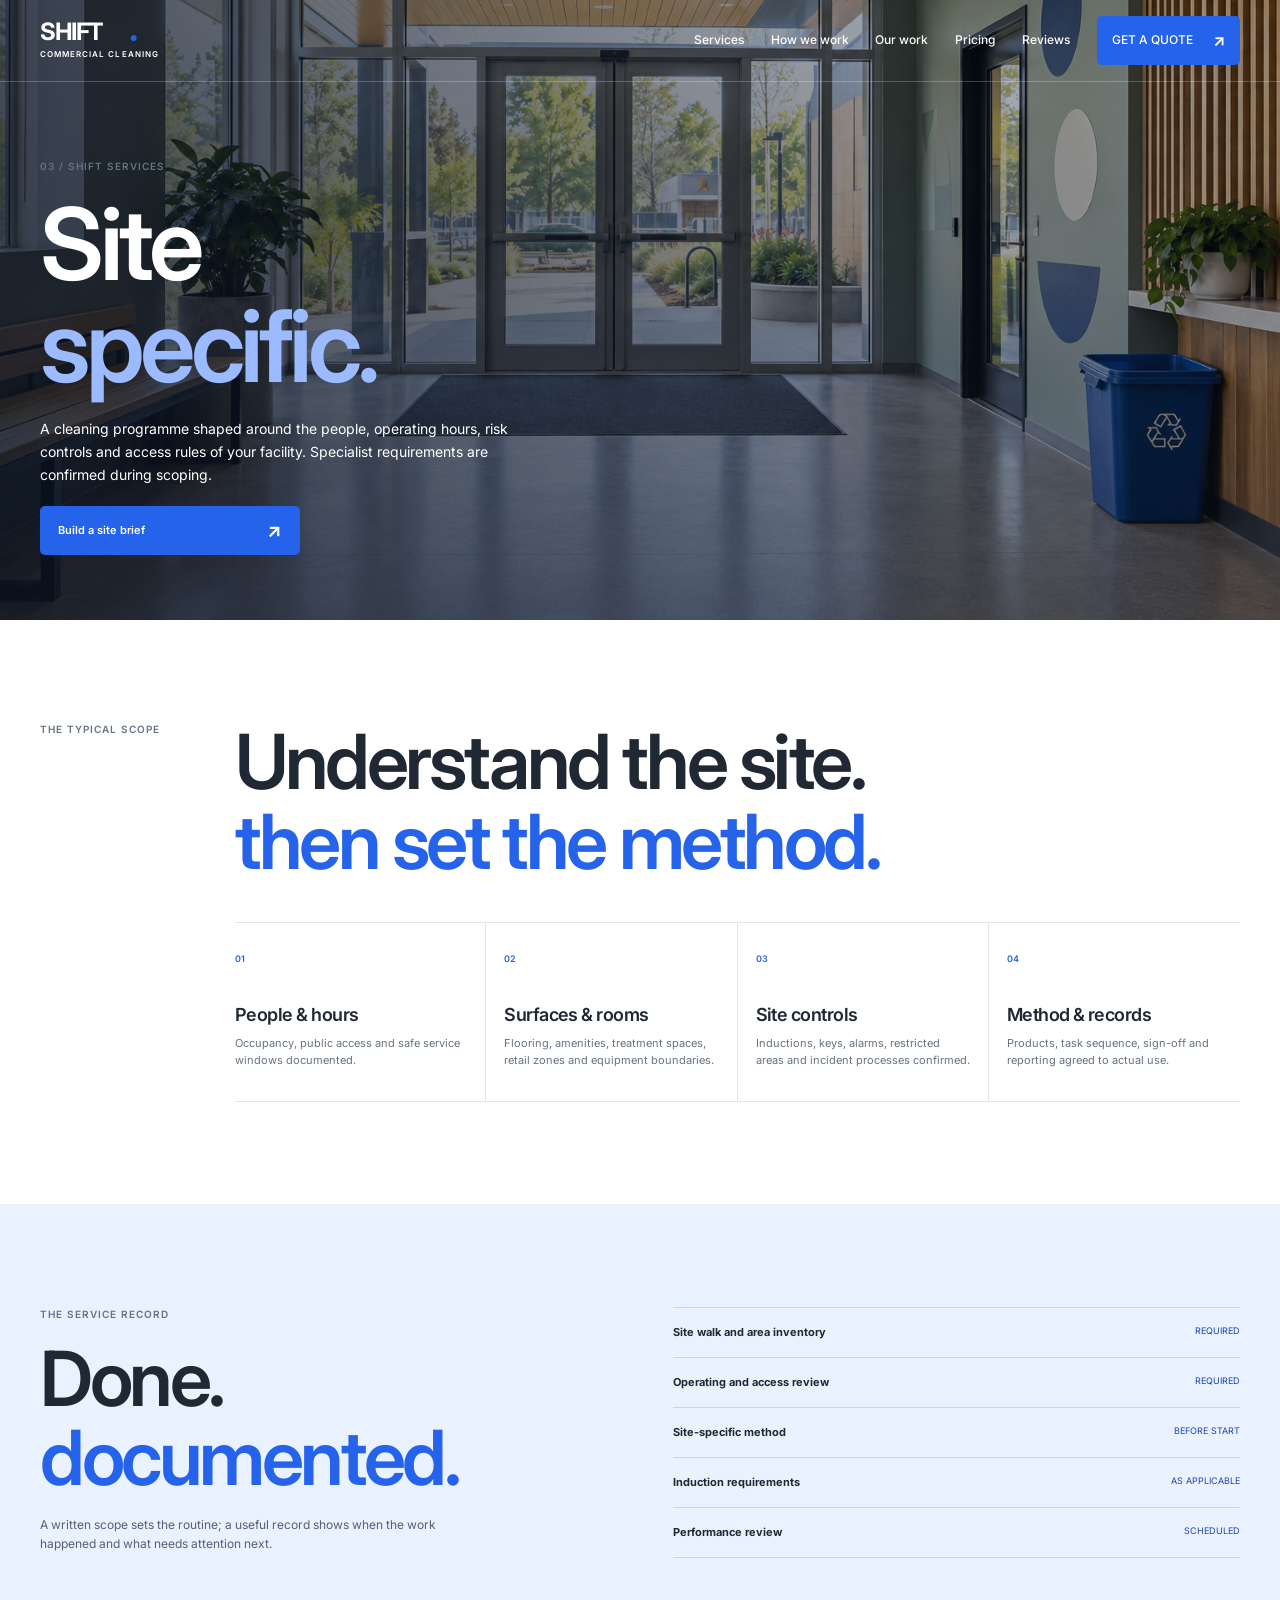
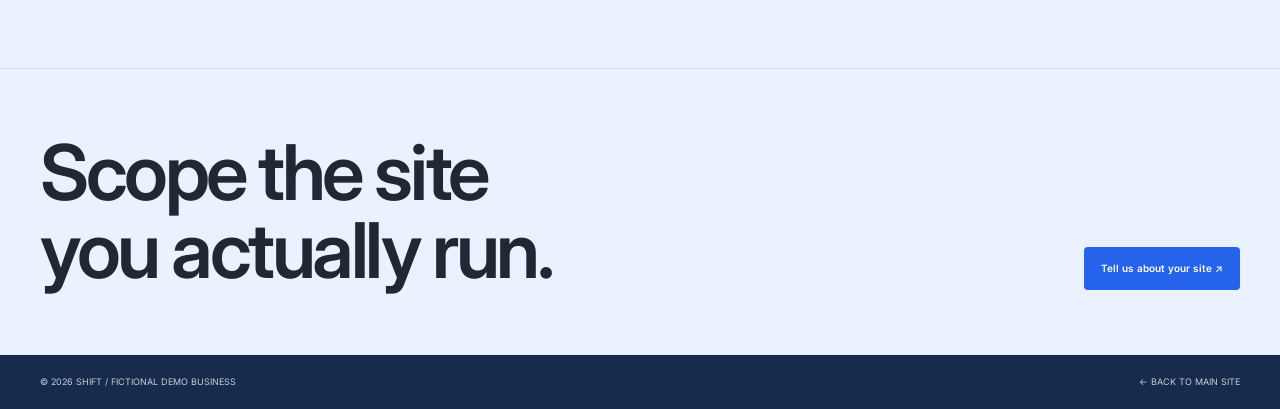
==== industries/facilities.html @ f8af8022 "Publish SHIFT cleaning demo website" ====
<!doctype html>
<html lang="en-AU"><head><meta charset="utf-8"><meta name="viewport" content="width=device-width, initial-scale=1">
<meta name="description" content="SHIFT commercial cleaning concept: Facilities &amp; mixed use."><title>Facilities &amp; mixed use — SHIFT</title>
<link rel="preconnect" href="https://fonts.googleapis.com"><link rel="preconnect" href="https://fonts.gstatic.com" crossorigin>
<link href="https://fonts.googleapis.com/css2?family=Inter:wght@400;500;600;700;800&display=swap" rel="stylesheet">
<link rel="stylesheet" href="../style.css?v=20261004c"></head><body>
<header class="site-header"><a class="logo" href="../index.html" aria-label="SHIFT home">SHIFT<span>●</span><small>COMMERCIAL CLEANING</small></a><button class="menu-toggle" type="button" aria-label="Open navigation" aria-expanded="false" aria-controls="primary-nav"><span></span><span></span></button>
<nav class="nav" id="primary-nav" aria-label="Primary navigation"><a href="../index.html#services">Services</a><a href="../index.html#approach">How we work</a><a href="../index.html#work">Our work</a><a href="../index.html#pricing">Pricing</a><a href="../index.html#reviews">Reviews</a><a class="nav-cta" href="../index.html#contact">GET A QUOTE <b>↗</b></a></nav></header>
<main><section class="detail-hero"><img src="../assets/facility-after.png" alt="Facilities &amp; mixed use cleaned space"><div class="detail-hero-shade"></div><div class="layout"><p class="section-index">03 / SHIFT SERVICES</p><h1>Site<br><span>specific.</span></h1><p>A cleaning programme shaped around the people, operating hours, risk controls and access rules of your facility. Specialist requirements are confirmed during scoping.</p><a class="arrow-button" href="../index.html#contact"><span>Build a site brief</span><b>↗</b></a></div></section>
<section class="detail-intro section"><div class="layout detail-intro-grid"><p class="section-index">THE TYPICAL SCOPE</p><div><h2>Understand the site.<br><span>then set the method.</span></h2><div class="zone-grid"><article><span>01</span><h3>People &amp; hours</h3><p>Occupancy, public access and safe service windows documented.</p></article><article><span>02</span><h3>Surfaces &amp; rooms</h3><p>Flooring, amenities, treatment spaces, retail zones and equipment boundaries.</p></article><article><span>03</span><h3>Site controls</h3><p>Inductions, keys, alarms, restricted areas and incident processes confirmed.</p></article><article><span>04</span><h3>Method &amp; records</h3><p>Products, task sequence, sign-off and reporting agreed to actual use.</p></article></div></div></div></section>
<section class="detail-controls section"><div class="layout detail-controls-grid"><div><p class="section-index">THE SERVICE RECORD</p><h2>Done.<br><span>documented.</span></h2><p>A written scope sets the routine; a useful record shows when the work happened and what needs attention next.</p></div><ul><li><strong>Site walk and area inventory</strong><span>REQUIRED</span></li><li><strong>Operating and access review</strong><span>REQUIRED</span></li><li><strong>Site-specific method</strong><span>BEFORE START</span></li><li><strong>Induction requirements</strong><span>AS APPLICABLE</span></li><li><strong>Performance review</strong><span>SCHEDULED</span></li></ul></div></section>
<section class="detail-cta"><div class="layout"><h2>Scope the site<br>you actually run.</h2><a href="../index.html#contact">Tell us about your site ↗</a></div></section></main>
<footer class="detail-footer"><span>© 2026 SHIFT / FICTIONAL DEMO BUSINESS</span><a href="../index.html">← BACK TO MAIN SITE</a></footer>
<script src="../script.js?v=20261004c"></script></body></html>
---- style.css ----
:root{--ink:#202833;--navy:#172b4d;--blue:#2563eb;--blue-dark:#1746ad;--blue-soft:#eaf1ff;--paper:#fff;--surface:#f5f7fa;--muted:#667384;--line:#e1e6ed;--font:'Inter',Arial,sans-serif}
*{box-sizing:border-box}html{scroll-behavior:smooth}body{margin:0;background:var(--paper);color:var(--ink);font-family:var(--font);font-size:15px;line-height:1.55;overflow-x:clip}img{display:block;max-width:100%}a{color:inherit;text-decoration:none}button,input,select,textarea{font:inherit}button{cursor:pointer}h1,h2,h3,p{margin-top:0}h1,h2,h3{font-family:var(--font);font-weight:600;letter-spacing:-.045em}h1 em,h2 em{font-style:normal;color:var(--blue)}::selection{background:#c8d9ff;color:var(--navy)}:focus-visible{outline:3px solid var(--blue);outline-offset:3px}.layout{width:min(100% - 80px,1320px);margin-inline:auto}.section{padding:clamp(72px,8vw,120px) 0}.section-index{font-size:10px;line-height:1.4;color:var(--muted);letter-spacing:.1em;font-weight:600}.pink-dot{display:inline-block;width:8px;height:8px;border-radius:50%;background:var(--blue);box-shadow:0 0 0 4px rgba(37,99,235,.14)}
.site-header{position:absolute;z-index:20;top:0;left:0;right:0;height:82px;display:flex;align-items:center;justify-content:space-between;padding:0 40px;color:var(--paper);border-bottom:1px solid rgba(255,255,255,.22)}.logo{font-size:24px;line-height:.9;font-weight:700;letter-spacing:-.06em;display:inline-grid;grid-template-columns:auto auto;align-items:center}.logo>span{font-size:8px;color:var(--blue);align-self:end;margin-left:3px}.logo small{font-size:8px;line-height:1.4;grid-column:1/-1;letter-spacing:.13em;font-weight:600;margin-top:7px}.nav{display:flex;align-items:center;gap:clamp(16px,2.1vw,30px);font-size:12px;font-weight:500}.nav>a:not(.nav-cta){transition:opacity .2s}.nav>a:not(.nav-cta):hover{opacity:.68}.nav-cta{background:var(--blue);color:#fff;padding:12px 15px;border-radius:5px;display:flex;gap:20px;align-items:center;transition:background .2s}.nav-cta:hover{background:var(--blue-dark)}.nav-cta b{font-size:16px}.menu-toggle{display:none}
.hero{min-height:88svh;min-height:max(650px,88svh);position:relative;background:#1d2633;color:#fff;display:flex;align-items:center;overflow:hidden}.hero-photo,.hero-shade{position:absolute;inset:0;width:100%;height:100%}.hero-photo{object-fit:cover;object-position:center}.hero-shade{background:linear-gradient(90deg,rgba(11,20,35,.77),rgba(11,20,35,.42) 46%,rgba(11,20,35,.12)),linear-gradient(0deg,rgba(11,20,35,.25),transparent 50%)}.hero-content{position:relative;z-index:2;padding-top:130px;padding-bottom:90px}.hero-overline{font-size:10px;font-weight:600;letter-spacing:.12em;display:flex;align-items:center;gap:12px;margin-bottom:24px}.hero h1{font-size:clamp(58px,7.6vw,104px);line-height:1.02;letter-spacing:-.06em;font-weight:600;margin:0 0 28px;max-width:760px}.hero h1 span{color:#8fb2ff}.hero-lower{display:flex;align-items:center;gap:36px;max-width:760px}.hero-lower p{font-size:15px;line-height:1.65;max-width:370px;margin:0;color:rgba(255,255,255,.88)}.arrow-button{min-width:260px;display:flex;justify-content:space-between;align-items:center;gap:22px;background:var(--blue);border-radius:5px;padding:16px 18px;font-size:11px;font-weight:600;transition:background .2s,transform .2s}.arrow-button b{font-size:19px;line-height:.7}.arrow-button:hover{background:var(--blue-dark);transform:translateY(-2px)}.hero-side{position:absolute;z-index:2;right:30px;bottom:34px;font-size:9px;font-weight:500;letter-spacing:.12em;color:rgba(255,255,255,.8)}
.signal-bar{background:var(--blue-soft);color:var(--navy)}.signal-bar .layout{display:flex;justify-content:space-between;gap:25px;padding:17px 0;font-size:9px;font-weight:600;letter-spacing:.07em}.signal-bar span{white-space:nowrap}.manifesto{background:var(--paper)}.manifesto-grid{display:grid;grid-template-columns:170px 1fr;gap:55px}.manifesto h2,.section-heading h2,.approach h2,.work h2,.pricing h2,.reviews h2,.faq h2,.contact h2{font-size:clamp(54px,6.2vw,82px);line-height:1.04;margin:0;font-weight:600}.manifesto h2 span,.section-heading h2 span,.approach h2 span,.work h2 span,.pricing h2 span,.reviews h2 span,.faq h2 span,.contact h2 span,.location h2 span{color:var(--blue)}.manifesto-copy{display:grid;grid-template-columns:1fr 1fr;gap:36px;margin:42px 0 0;border-top:1px solid var(--line);padding-top:22px}.manifesto-copy p{font-size:14px;line-height:1.75;max-width:480px;margin:0;color:#4d5968}
.services{background:var(--surface)}.section-heading{display:grid;grid-template-columns:150px 1fr 280px;gap:32px;align-items:end;margin-bottom:42px}.section-heading>p:last-child{font-size:13px;line-height:1.7;color:var(--muted);margin:0}.service-tiles{display:grid;grid-template-columns:1.15fr 1fr 1fr;gap:16px}.service-tile{min-height:440px;position:relative;overflow:hidden;background:#dce3ed;color:#fff;border-radius:8px;display:flex;flex-direction:column;justify-content:space-between;padding:20px}.service-tile img,.tile-shade{position:absolute;inset:0;width:100%;height:100%}.service-tile img{object-fit:cover;transition:transform .45s}.service-tile:hover img{transform:scale(1.035)}.tile-shade{background:linear-gradient(0deg,rgba(12,23,40,.83),rgba(12,23,40,.06) 70%)}.tile-top,.tile-bottom{position:relative;z-index:2}.tile-top{display:flex;justify-content:space-between;align-items:center;gap:15px;font-size:9px;font-weight:600;letter-spacing:.08em}.tile-top b{display:grid;place-items:center;width:34px;height:34px;border-radius:50%;background:#fff;color:var(--blue);font-size:16px}.tile-bottom h3{font-size:clamp(31px,3.2vw,44px);line-height:1.08;letter-spacing:-.05em;margin:0 0 8px;font-weight:600}.tile-bottom p{font-size:11px;line-height:1.55;max-width:360px;margin:0;color:rgba(255,255,255,.88)}
.approach{background:var(--blue-soft);color:var(--ink)}.approach-grid{display:grid;grid-template-columns:.9fr 1.1fr;gap:clamp(55px,8vw,110px)}.approach-intro>p:not(.section-index){font-size:14px;line-height:1.7;max-width:420px;color:#556274;margin:26px 0}.approach h2{margin:24px 0}.outline-link{display:inline-block;border-bottom:1px solid var(--blue);color:var(--blue-dark);padding-bottom:6px;font-size:10px;font-weight:600}.approach-list{border-top:1px solid #cbd7e8}.approach-list article{display:grid;grid-template-columns:42px 1fr;padding:21px 0;border-bottom:1px solid #cbd7e8;gap:18px}.approach-list article>span{font-size:10px;font-weight:600;color:var(--blue);padding-top:5px}.approach-list h3{font-size:22px;line-height:1.25;margin:0 0 4px;font-weight:600;letter-spacing:-.03em}.approach-list p{font-size:12px;line-height:1.65;color:#556274;max-width:470px;margin:0}
.record{background:#fff;border-top:1px solid var(--line);border-bottom:1px solid var(--line)}.record-grid{display:grid;grid-template-columns:1.8fr 1fr 1fr 1fr 42px;align-items:stretch}.record-grid>div{padding:22px 18px 22px 0;border-right:1px solid var(--line)}.record-grid>div:not(:first-child){padding-left:22px}.record-grid span,.record-grid strong,.record-grid b{display:block}.record-grid span{font-size:9px;font-weight:600;letter-spacing:.08em;color:var(--muted)}.record-grid strong{font-size:13px;margin-top:7px}.record-grid b{font-size:30px;line-height:1.1;font-weight:600;letter-spacing:-.05em;color:var(--blue);margin-bottom:4px}.record-grid>a{display:grid;place-items:center;font-size:23px;color:var(--blue)}
.work{background:#fff}.work-heading{display:grid;grid-template-columns:150px 1fr 290px;gap:30px;align-items:end;margin-bottom:38px}.work-heading>p:last-child{font-size:12px;line-height:1.65;color:var(--muted);margin:0}.work-grid{display:grid;grid-template-columns:210px 1fr;gap:14px}.scene-menu{display:flex;flex-direction:column;background:var(--surface);border-radius:7px;overflow:hidden}.scene-menu button{border:0;border-bottom:1px solid var(--line);background:transparent;color:var(--ink);display:flex;align-items:center;gap:10px;text-align:left;padding:17px 14px;font-size:11px;font-weight:600;transition:background .2s,color .2s}.scene-menu button.active,.scene-menu button:hover{background:var(--blue);color:#fff}.scene-menu button>span{font-size:9px;color:var(--muted)}.scene-menu button.active>span,.scene-menu button:hover>span{color:rgba(255,255,255,.72)}.scene-menu button b{font-size:16px;margin-left:auto}.scene-note{margin-top:auto;padding:15px;display:flex;gap:9px;align-items:center;font-size:8px;letter-spacing:.06em;color:var(--muted)}.compare{position:relative;aspect-ratio:1.72/1;background:#dce2e9;overflow:hidden;border-radius:7px}.compare-before,.compare-after img{position:absolute;inset:0;width:100%;height:100%;object-fit:cover}.compare-after{position:absolute;inset:0;clip-path:inset(0 0 0 var(--position))}.compare-line{position:absolute;z-index:4;left:var(--position);top:0;bottom:0;width:2px;background:#fff;transform:translateX(-50%);pointer-events:none}.compare-line span{position:absolute;top:50%;left:50%;transform:translate(-50%,-50%);display:grid;place-items:center;width:46px;height:46px;border-radius:50%;background:#fff;color:var(--blue);box-shadow:0 2px 12px #0003;font-size:21px}.compare input{position:absolute;z-index:6;inset:0;width:100%;height:100%;opacity:0;margin:0;cursor:ew-resize}.compare-label{position:absolute;z-index:5;bottom:16px;background:rgba(23,43,77,.86);color:#fff;border-radius:3px;padding:7px 10px;font-size:8px;font-weight:600;letter-spacing:.08em;pointer-events:none}.label-left{left:16px}.label-right{right:16px;background:var(--blue)}.work-caption{font-size:9px;font-weight:600;letter-spacing:.08em;text-align:right;color:var(--muted);margin:12px 0 0}
.pricing{background:var(--surface)}.pricing-heading{display:flex;justify-content:space-between;align-items:end;gap:40px;margin-bottom:40px}.pricing-heading>p{max-width:310px;font-size:12px;line-height:1.7;color:var(--muted);margin:0}.pricing-heading h2{margin-top:20px}.plan-list{border-top:1px solid var(--line)}.plan-list article{display:grid;grid-template-columns:1.2fr .65fr 1fr 48px;gap:22px;align-items:center;padding:23px 16px;border-bottom:1px solid var(--line);transition:background .2s}.plan-list article:hover,.plan-list article.featured{background:#fff}.plan-id>span,.plan-price small{font-size:9px;font-weight:600;letter-spacing:.06em;color:var(--muted)}.plan-id h3{font-size:22px;line-height:1.2;margin:6px 0;font-weight:600;letter-spacing:-.03em}.plan-id p{font-size:11px;line-height:1.5;margin:0;color:var(--muted)}.plan-price strong{display:block;font-size:36px;line-height:1.1;font-weight:600;letter-spacing:-.06em;color:var(--navy);margin-top:3px}.plan-list ul{list-style:none;padding:0;margin:0}.plan-list li{font-size:10px;line-height:1.55;margin:3px 0;color:#4d5968}.plan-list li:before{content:'✓';color:var(--blue);font-weight:600;margin-right:7px}.plan-list article>a{font-size:19px;width:38px;height:38px;display:grid;place-items:center;border:1px solid #cbd4e1;border-radius:50%;color:var(--blue)}.plan-list article>a:hover{background:var(--blue);color:#fff;border-color:var(--blue)}.pricing-note{font-size:10px;line-height:1.6;color:var(--muted);margin:16px 0 0}
.reviews{background:var(--blue-soft);color:var(--ink)}.reviews-grid{display:grid;grid-template-columns:1fr 1fr;gap:clamp(55px,8vw,110px);align-items:center}.reviews h2{margin:24px 0}.reviews h2 span{color:var(--blue)}.review-disclaimer{max-width:390px;font-size:11px;line-height:1.6;color:var(--muted)}.review-panel{background:#fff;border:1px solid var(--line);border-radius:8px;min-height:390px;padding:25px;display:flex;flex-direction:column;box-shadow:0 8px 30px rgba(23,43,77,.05)}.review-controls{display:flex;justify-content:space-between;align-items:center;gap:16px;font-size:8px;font-weight:600;letter-spacing:.07em;color:var(--muted)}.review-controls>div{display:flex;gap:6px}.review-controls button{width:34px;height:34px;background:#fff;border:1px solid var(--line);border-radius:50%;color:var(--blue);font-size:16px}.review-controls button:hover{background:var(--blue);color:#fff}.review-panel blockquote{margin:auto 0}.review-panel blockquote>p{font-size:clamp(25px,3vw,40px);font-weight:500;line-height:1.18;letter-spacing:-.045em;margin:30px 0}.review-panel blockquote footer{display:flex;justify-content:space-between;gap:15px;border-top:1px solid var(--line);padding-top:15px;font-size:10px;font-style:normal}.review-panel blockquote footer span{color:var(--muted)}.review-progress{font-size:11px;color:var(--muted);margin-top:18px}.review-progress span{color:var(--blue);font-weight:600}
.location{height:540px;position:relative;background:var(--surface);overflow:hidden}.location-map,.location-map iframe{position:absolute;inset:0;width:100%;height:100%;border:0}.location-map iframe{filter:grayscale(.85) contrast(1.05)}.location-card{position:absolute;z-index:2;top:45px;bottom:45px;left:max(40px,calc((100% - 1320px)/2));width:min(470px,calc(100% - 80px));background:#fff;border-radius:8px;padding:34px;display:flex;flex-direction:column;box-shadow:0 10px 35px rgba(18,33,56,.12)}.location h2{font-size:clamp(42px,4.5vw,62px);line-height:1.02;margin:18px 0}.location h2 span{color:var(--blue)}.location-card>p:not(.section-index){font-size:12px;line-height:1.65;color:var(--muted)}.location-chips{display:flex;flex-wrap:wrap;gap:6px;margin:14px 0 22px}.location-chips span{font-size:8px;font-weight:600;border:1px solid var(--line);border-radius:3px;padding:6px 8px;color:#536171}.location-card>a{margin-top:auto;background:var(--blue);color:#fff;font-size:10px;font-weight:600;padding:13px 15px;border-radius:4px;align-self:start}
.faq{background:#fff}.faq-grid{display:grid;grid-template-columns:.8fr 1.2fr;gap:75px}.faq h2{margin:23px 0}.faq details{border-top:1px solid var(--line)}.faq details:last-child{border-bottom:1px solid var(--line)}.faq summary{list-style:none;cursor:pointer;display:flex;justify-content:space-between;gap:16px;font-size:14px;font-weight:500;padding:18px 0}.faq summary::-webkit-details-marker{display:none}.faq summary:after{content:'+';font-size:18px;color:var(--blue)}.faq details[open] summary:after{content:'−'}.faq details p{font-size:12px;line-height:1.65;max-width:600px;margin:0 0 18px;color:var(--muted)}
.contact{background:var(--surface);color:var(--ink)}.contact-grid{display:grid;grid-template-columns:.85fr 1.15fr;gap:clamp(55px,8vw,110px)}.contact h2{margin:23px 0}.contact-intro>p:not(.section-index){font-size:13px;line-height:1.7;color:var(--muted);max-width:440px}.contact-direct{border-top:1px solid var(--line);display:flex;flex-direction:column;gap:8px;padding-top:16px;margin-top:45px}.contact-direct span{font-size:9px;font-weight:600;letter-spacing:.1em;color:var(--muted);margin-bottom:5px}.contact-direct a{font-size:12px;color:var(--blue-dark)}.quote-form{background:#fff;border:1px solid var(--line);border-radius:8px;color:var(--ink);padding:clamp(22px,3.5vw,42px);box-shadow:0 8px 30px rgba(23,43,77,.04)}.form-top{display:flex;justify-content:space-between;gap:20px;border-bottom:1px solid var(--line);padding-bottom:14px;margin-bottom:22px;font-size:9px;font-weight:600;letter-spacing:.08em;color:var(--muted)}.form-fields{display:grid;grid-template-columns:1fr 1fr;gap:20px}.quote-form label,.quote-form legend{display:block;font-size:10px;font-weight:600}.quote-form input:not([type=checkbox]):not([type=file]),.quote-form select,.quote-form textarea{display:block;width:100%;border:1px solid var(--line);border-radius:4px;background:#fff;color:var(--ink);padding:10px 11px;margin-top:6px;font-size:12px}.quote-form textarea{resize:vertical}.quote-form fieldset{border:0;padding:20px 0;margin:0}.checkboxes{display:flex;gap:6px;flex-wrap:wrap;margin-top:11px}.checkboxes label{font-size:9px;border:1px solid var(--line);border-radius:4px;padding:8px 9px;cursor:pointer}.checkboxes label:has(input:checked){background:var(--blue);color:#fff;border-color:var(--blue)}.checkboxes input{accent-color:var(--blue)}.full-field{margin-bottom:18px}.file-field{margin:18px 0}.file-field input{display:block;max-width:100%;margin-top:8px;font-size:10px}.file-field small{display:block;font-size:9px;color:var(--muted);margin-top:5px}.form-error{font-size:11px;color:#ad2441}.submit-button{border:0;border-radius:4px;background:var(--blue);color:#fff;padding:14px 16px;width:100%;display:flex;justify-content:space-between;font-size:10px;font-weight:600;letter-spacing:.04em}.submit-button:hover{background:var(--blue-dark)}.submit-button b{font-size:17px}.form-result{border-left:3px solid var(--blue);padding:15px;margin-top:18px;background:var(--blue-soft);font-size:11px;line-height:1.55}.form-result h3{font-size:22px;margin:0 0 6px}.form-result p{margin:4px 0}
.site-footer{background:var(--navy);color:#fff;padding:62px 0 20px}.footer-top{display:grid;grid-template-columns:1.5fr 1fr;gap:60px;padding-bottom:55px}.footer-top h2{font-size:clamp(48px,6vw,78px);line-height:.95;margin:45px 0 0;font-weight:600}.footer-links{display:grid;grid-template-columns:1fr 1fr;gap:30px}.footer-links>div{display:flex;flex-direction:column;gap:11px;font-size:11px}.footer-links b{font-size:9px;color:#9dbaff;letter-spacing:.08em;margin-bottom:8px}.footer-links a:hover,.footer-bottom a:hover{color:#9dbaff}.footer-bottom{border-top:1px solid rgba(255,255,255,.2);display:flex;justify-content:space-between;gap:18px;padding-top:16px;font-size:8px;letter-spacing:.08em;color:#c5ceda}
/* Service pages */
.detail-hero{min-height:620px;position:relative;color:#fff;background:#1d2633;display:flex;align-items:end;overflow:hidden}.detail-hero>img,.detail-hero-shade{position:absolute;inset:0;width:100%;height:100%}.detail-hero>img{object-fit:cover}.detail-hero-shade{background:linear-gradient(90deg,rgba(11,20,35,.75),rgba(11,20,35,.22)),linear-gradient(0deg,rgba(11,20,35,.34),transparent)}.detail-hero .layout{position:relative;z-index:2;padding-top:155px;padding-bottom:65px}.detail-hero h1{font-size:clamp(62px,8vw,100px);line-height:1.02;max-width:900px;margin:20px 0;font-weight:600}.detail-hero h1 span{color:#9cbaff}.detail-hero p:not(.section-index){font-size:14px;line-height:1.65;max-width:510px}.detail-hero .arrow-button{margin-top:20px;width:max-content}.detail-intro{background:#fff}.detail-intro-grid{display:grid;grid-template-columns:150px 1fr;gap:45px}.detail-intro h2,.detail-controls h2{font-size:clamp(48px,6vw,76px);line-height:1.05;margin:0 0 40px;font-weight:600}.detail-intro h2 span,.detail-controls h2 span{color:var(--blue)}.zone-grid{display:grid;grid-template-columns:repeat(4,1fr);border-top:1px solid var(--line);border-bottom:1px solid var(--line)}.zone-grid article{padding:22px 18px 20px 0;border-right:1px solid var(--line)}.zone-grid article+article{padding-left:18px}.zone-grid article:last-child{border-right:0}.zone-grid article>span{font-size:9px;font-weight:600;color:var(--blue)}.zone-grid h3{font-size:18px;line-height:1.3;margin:35px 0 8px;font-weight:600;letter-spacing:-.03em}.zone-grid p{font-size:11px;line-height:1.6;color:var(--muted)}.detail-controls{background:var(--blue-soft);color:var(--ink)}.detail-controls-grid{display:grid;grid-template-columns:1fr 1fr;gap:65px}.detail-controls h2{margin:18px 0}.detail-controls-grid>div>p:last-child{font-size:12px;max-width:420px;color:#556274}.detail-controls ul{list-style:none;padding:0;margin:0;border-top:1px solid #cad6e8}.detail-controls li{border-bottom:1px solid #cad6e8;padding:16px 0;display:flex;justify-content:space-between;gap:18px;font-size:11px}.detail-controls li span{font-size:9px;color:var(--blue-dark);text-align:right}.detail-cta{background:var(--blue-soft);padding:65px 0;border-top:1px solid #d5e1f5}.detail-cta .layout{display:flex;justify-content:space-between;align-items:end;gap:40px}.detail-cta h2{font-size:clamp(48px,6vw,78px);line-height:1.02;margin:0;font-weight:600}.detail-cta a{background:var(--blue);color:#fff;border-radius:4px;padding:14px 17px;white-space:nowrap;font-size:10px;font-weight:600}.detail-cta a:hover{background:var(--blue-dark)}.detail-footer{background:var(--navy);color:#c5ceda;padding:20px 40px;display:flex;justify-content:space-between;gap:18px;font-size:9px}
@media(max-width:1000px){.layout{width:min(100% - 56px,1320px)}.section-heading,.work-heading{grid-template-columns:120px 1fr 220px;gap:22px}.service-tile{min-height:380px}.tile-bottom h3{font-size:36px}.plan-list article{grid-template-columns:1.1fr .6fr 1fr 40px;gap:15px}.location-card{left:28px}}
@media(max-width:780px){.site-header{height:72px;padding:0 24px}.menu-toggle{display:grid;place-content:center;gap:5px;background:var(--blue);border:0;border-radius:4px;width:40px;height:40px;z-index:22}.menu-toggle span{width:18px;height:2px;background:#fff}.nav{display:none;position:absolute;left:0;right:0;top:72px;background:var(--navy);padding:12px 24px 22px;box-shadow:0 12px 26px rgba(0,0,0,.16)}.nav.open{display:flex;flex-direction:column;align-items:stretch;gap:0}.nav a{padding:12px 0;border-bottom:1px solid rgba(255,255,255,.13)}.nav .nav-cta{margin-top:12px;padding:13px;border:0;justify-content:space-between}.layout{width:min(100% - 44px,1320px)}.hero{min-height:700px}.hero h1{font-size:clamp(56px,10vw,78px)}.hero-lower{align-items:start;flex-direction:column;gap:22px}.arrow-button{min-width:240px}.manifesto-grid,.detail-intro-grid{grid-template-columns:1fr;gap:22px}.manifesto h2,.section-heading h2,.approach h2,.work h2,.pricing h2,.reviews h2,.faq h2,.contact h2{font-size:clamp(48px,8vw,68px)}.manifesto-copy{margin-top:28px}.section-heading,.work-heading{display:block}.section-heading h2,.work-heading h2{margin:15px 0}.section-heading>p:last-child,.work-heading>p:last-child{max-width:540px;margin-top:16px}.service-tiles{grid-template-columns:1fr 1fr}.tile-strata{grid-column:1/-1}.service-tile{min-height:360px}.approach-grid,.reviews-grid,.faq-grid,.contact-grid,.detail-controls-grid{grid-template-columns:1fr;gap:45px}.approach h2{max-width:550px}.record-grid{grid-template-columns:1.4fr repeat(3,1fr)}.record-grid>a{display:none}.work-grid{grid-template-columns:1fr}.scene-menu{flex-direction:row;flex-wrap:wrap}.scene-menu button{flex:1;min-width:130px}.compare{aspect-ratio:1.55/1}.plan-list article{grid-template-columns:1fr .7fr 1fr 38px}.footer-top{grid-template-columns:1fr;gap:42px}.footer-top h2{margin-top:30px}.zone-grid{grid-template-columns:1fr 1fr}.zone-grid article:nth-child(2){border-right:0}.zone-grid article:nth-child(n+3){border-top:1px solid var(--line)}.detail-cta .layout{display:block}.detail-cta a{display:inline-block;margin-top:24px}}
@media(max-width:560px){.layout{width:min(100% - 36px,1320px)}.section{padding:70px 0}.site-header{padding:0 18px}.nav{padding-inline:18px}.hero{min-height:680px}.hero-photo{object-position:61% center}.hero-shade{background:linear-gradient(90deg,rgba(11,20,35,.78),rgba(11,20,35,.27)),linear-gradient(0deg,rgba(11,20,35,.32),transparent)}.hero-content{padding-top:120px;padding-bottom:55px}.hero-overline{font-size:8px;letter-spacing:.08em}.hero h1{font-size:clamp(50px,12vw,68px);line-height:1.04;margin-bottom:22px}.hero-lower p{font-size:13px}.hero-side{font-size:8px;right:18px;bottom:16px}.signal-bar{overflow-x:auto}.signal-bar .layout{width:max-content;gap:24px;padding:15px 18px}.manifesto h2,.section-heading h2,.approach h2,.work h2,.pricing h2,.reviews h2,.faq h2,.contact h2{font-size:clamp(43px,10.5vw,58px)}.manifesto-copy{display:block}.manifesto-copy p+p{margin-top:14px}.section-heading{margin-bottom:28px}.service-tiles{display:block}.service-tile,.tile-strata{min-height:330px;margin-top:10px}.tile-bottom h3{font-size:31px}.approach-list article{grid-template-columns:32px 1fr;padding:17px 0}.approach-list h3{font-size:19px}.record-grid{grid-template-columns:1fr 1fr}.record-grid>div:first-child{grid-column:1/-1}.record-grid>div:nth-child(2){padding-left:0}.record-grid>div:nth-child(3){border-right:0}.record-grid>div:nth-child(4){display:none}.work-heading{margin-bottom:26px}.scene-menu{overflow-x:auto;flex-wrap:nowrap}.scene-menu button{flex:none;min-width:116px;padding:13px 10px;font-size:10px}.scene-menu button b{display:none}.compare{aspect-ratio:1/1}.compare-line span{width:40px;height:40px;font-size:19px}.compare-label{font-size:7px;bottom:9px;padding:6px 8px}.label-left{left:9px}.label-right{right:9px}.work-caption{text-align:left;font-size:8px}.pricing-heading{display:block}.pricing-heading>p{margin:18px 0 0}.plan-list article{grid-template-columns:1fr 38px;gap:15px;padding:21px 4px}.plan-id{grid-column:1}.plan-price{grid-column:1}.plan-list ul{grid-column:1}.plan-list article>a{grid-column:2;grid-row:1;align-self:start}.plan-id h3{font-size:20px}.plan-price strong{font-size:32px}.review-panel{min-height:330px;padding:18px}.review-panel blockquote>p{font-size:29px}.review-panel blockquote footer{font-size:9px}.location{height:660px}.location-card{left:16px;right:16px;top:18px;bottom:auto;width:auto;min-height:440px;padding:24px}.location h2{font-size:43px}.faq-grid{gap:28px}.faq summary{font-size:12px}.form-fields{grid-template-columns:1fr}.quote-form{padding:21px}.contact-direct{margin-top:30px}.footer-top{padding-bottom:40px}.footer-top h2{font-size:54px}.footer-links{gap:20px}.footer-bottom{display:block}.footer-bottom a{display:block;margin-top:12px}.detail-hero{min-height:580px}.detail-hero h1{font-size:clamp(52px,11vw,72px)}.detail-hero .layout{padding-bottom:48px}.detail-intro h2,.detail-controls h2{font-size:clamp(43px,10vw,58px)}.zone-grid{grid-template-columns:1fr}.zone-grid article,.zone-grid article+article{border-right:0;border-top:1px solid var(--line);padding:18px 0}.zone-grid article:first-child{border-top:0}.zone-grid h3{margin:18px 0 6px}.detail-cta h2{font-size:clamp(43px,10vw,58px)}.detail-footer{padding:20px 18px;flex-wrap:wrap;font-size:8px}}
@media(prefers-reduced-motion:reduce){html{scroll-behavior:auto}*,*:before,*:after{animation-duration:.01ms!important;transition-duration:.01ms!important}}
.reviews-heading{display:flex;align-items:end;justify-content:space-between;gap:36px;margin-bottom:32px}.reviews-heading .review-disclaimer{max-width:330px;margin:0 0 5px}.reviews-heading h2{margin-top:18px}.quote-marquee{border-top:1px solid var(--line);padding-top:14px}.marquee-tools{display:flex;justify-content:space-between;align-items:center;margin-bottom:12px;color:var(--muted);font-size:9px;font-weight:600;letter-spacing:.08em}.marquee-control{border:1px solid var(--line);border-radius:4px;background:#fff;color:var(--blue-dark);padding:7px 11px;font-size:10px;letter-spacing:0}.marquee-control:hover{border-color:var(--blue);background:var(--blue-soft)}.quote-window{overflow:hidden;width:100%;border-radius:8px}.quote-track{display:flex;width:max-content;animation:testimonial-loop 48s linear infinite;will-change:transform}.quote-set{display:flex;gap:14px;padding-right:14px}.quote-card{width:clamp(280px,31vw,390px);min-height:230px;flex:0 0 auto;background:#fff;border:1px solid var(--line);border-radius:8px;padding:22px;display:flex;flex-direction:column;box-shadow:0 5px 18px rgba(23,43,77,.04)}.quote-card>span{font-size:9px;font-weight:600;letter-spacing:.08em;color:var(--blue)}.quote-card p{font-size:17px;line-height:1.5;letter-spacing:-.02em;margin:18px 0 20px;color:var(--ink)}.quote-card strong{margin-top:auto;font-size:10px;font-weight:600;color:var(--muted)}@keyframes testimonial-loop{to{transform:translateX(-50%)}}.quote-marquee:hover .quote-track,.quote-marquee.is-paused .quote-track{animation-play-state:paused}
@media(max-width:780px){.reviews-heading{display:block}.reviews-heading .review-disclaimer{max-width:500px;margin-top:16px}}
@media(max-width:560px){.quote-card{width:280px;min-height:210px;padding:18px}.quote-card p{font-size:15px}.marquee-tools{font-size:8px}.quote-track{animation-duration:42s}}
@media(prefers-reduced-motion:reduce){.quote-track{animation:none!important;transform:none}.quote-window{overflow-x:auto}.quote-set[aria-hidden="true"],.marquee-control{display:none}}
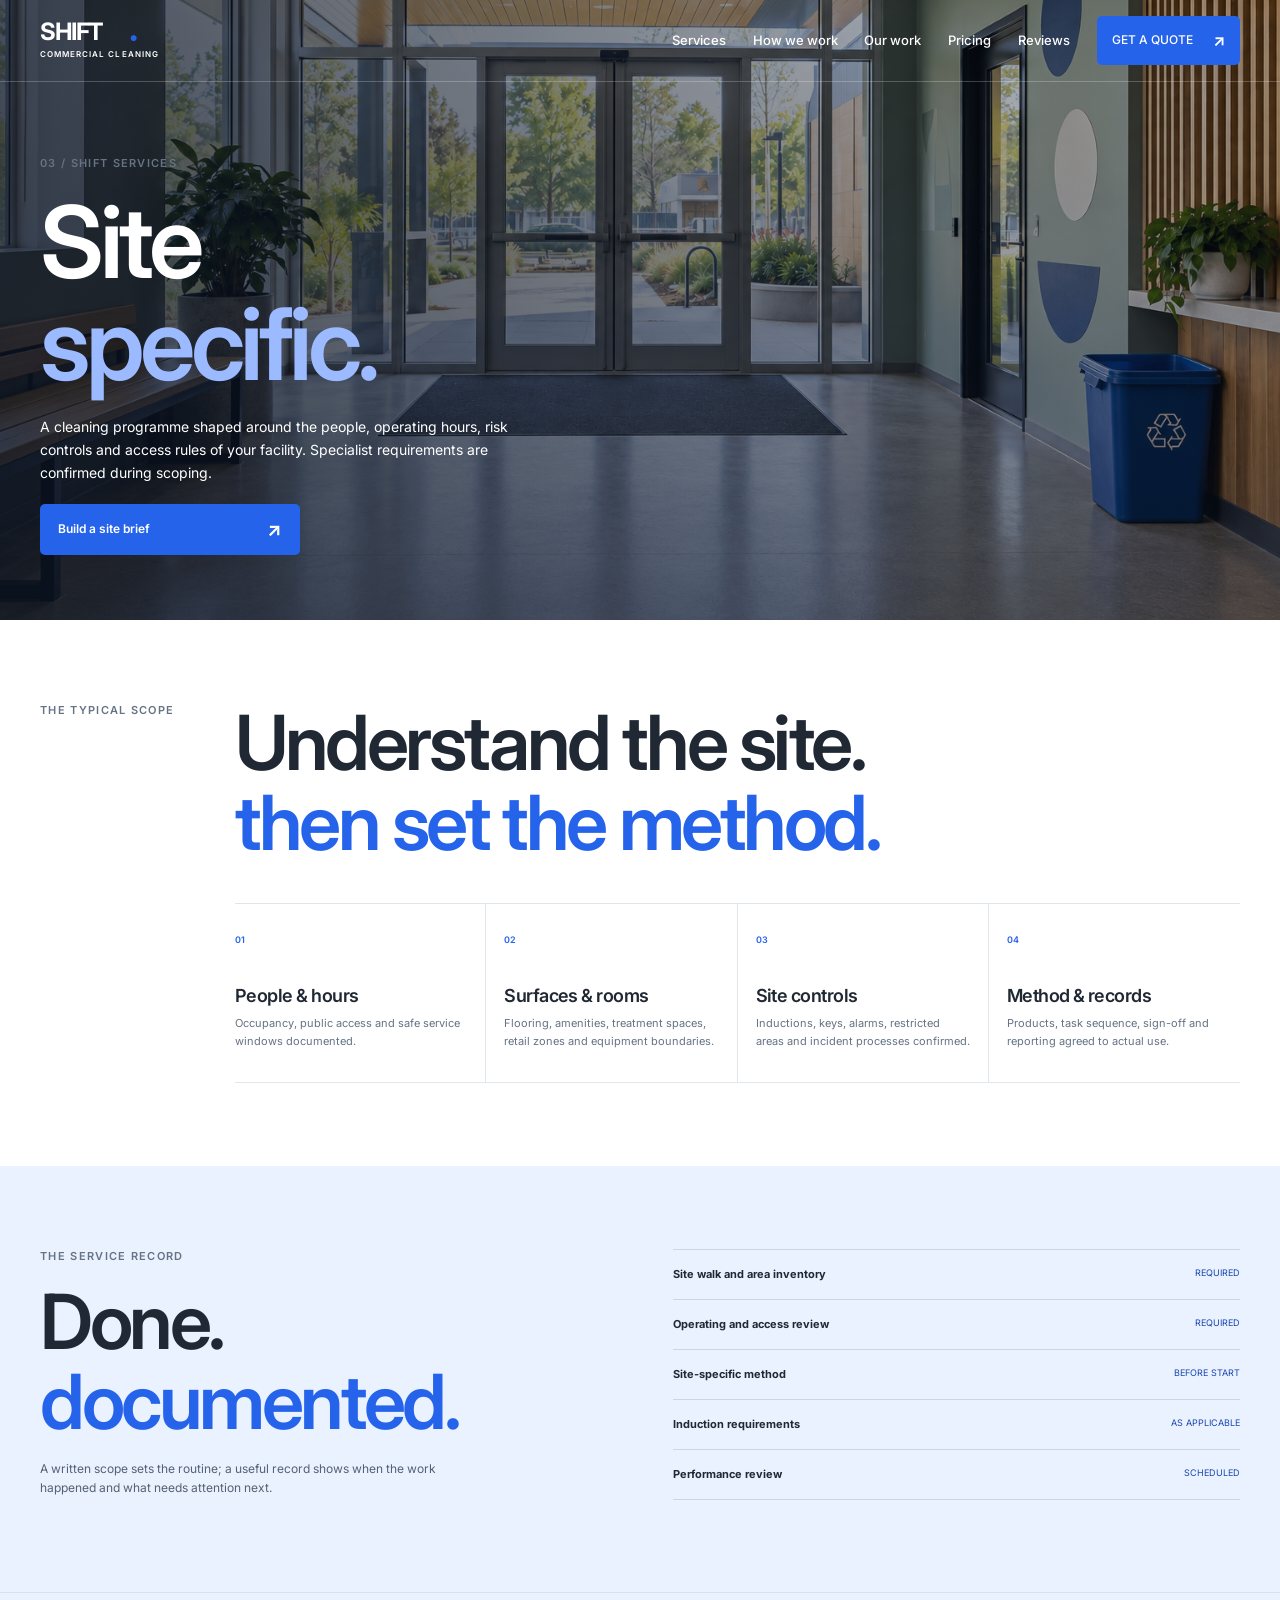
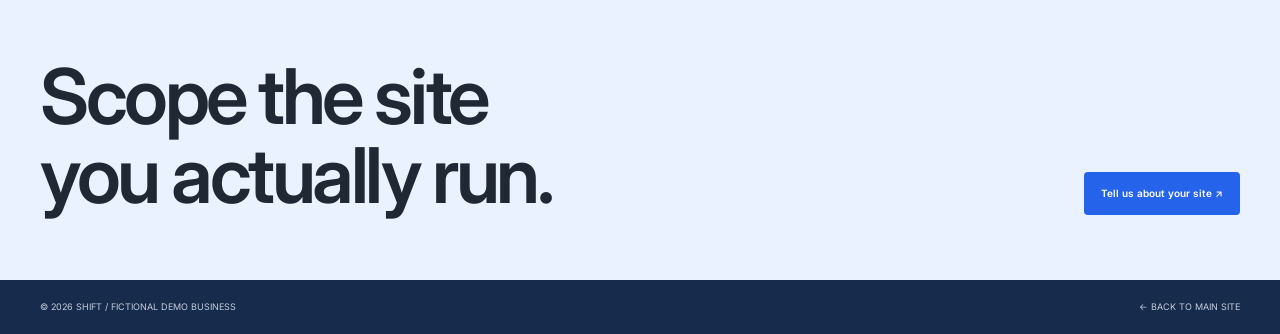
==== commit 4d6cb2d8: "Refine cleaning site design" ====
--- a/industries/facilities.html
+++ b/industries/facilities.html
@@ -3,7 +3,7 @@
 <meta name="description" content="SHIFT commercial cleaning concept: Facilities &amp; mixed use."><title>Facilities &amp; mixed use — SHIFT</title>
 <link rel="preconnect" href="https://fonts.googleapis.com"><link rel="preconnect" href="https://fonts.gstatic.com" crossorigin>
 <link href="https://fonts.googleapis.com/css2?family=Inter:wght@400;500;600;700;800&display=swap" rel="stylesheet">
-<link rel="stylesheet" href="../style.css?v=20261004c"></head><body>
+<link rel="stylesheet" href="../style.css?v=20261004-design4"></head><body>
 <header class="site-header"><a class="logo" href="../index.html" aria-label="SHIFT home">SHIFT<span>●</span><small>COMMERCIAL CLEANING</small></a><button class="menu-toggle" type="button" aria-label="Open navigation" aria-expanded="false" aria-controls="primary-nav"><span></span><span></span></button>
 <nav class="nav" id="primary-nav" aria-label="Primary navigation"><a href="../index.html#services">Services</a><a href="../index.html#approach">How we work</a><a href="../index.html#work">Our work</a><a href="../index.html#pricing">Pricing</a><a href="../index.html#reviews">Reviews</a><a class="nav-cta" href="../index.html#contact">GET A QUOTE <b>↗</b></a></nav></header>
 <main><section class="detail-hero"><img src="../assets/facility-after.png" alt="Facilities &amp; mixed use cleaned space"><div class="detail-hero-shade"></div><div class="layout"><p class="section-index">03 / SHIFT SERVICES</p><h1>Site<br><span>specific.</span></h1><p>A cleaning programme shaped around the people, operating hours, risk controls and access rules of your facility. Specialist requirements are confirmed during scoping.</p><a class="arrow-button" href="../index.html#contact"><span>Build a site brief</span><b>↗</b></a></div></section>
--- a/style.css
+++ b/style.css
@@ -24,3 +24,41 @@
 @media(max-width:560px){.quote-card{width:280px;min-height:210px;padding:18px}.quote-card p{font-size:15px}.marquee-tools{font-size:8px}.quote-track{animation-duration:42s}}
 @media(prefers-reduced-motion:reduce){.quote-track{animation:none!important;transform:none}.quote-window{overflow-x:auto}.quote-set[aria-hidden="true"],.marquee-control{display:none}}
 
+/* Design-first refinement: legible site records and a clearer service rhythm. */
+.section{padding-block:clamp(70px,6.5vw,104px)}
+.section-index,.hero-overline{font-size:11px;letter-spacing:.12em}
+.nav{font-size:13px}
+.nav-cta,.arrow-button{font-size:12px}
+.hero-lower p{font-size:17px;max-width:410px}
+.hero-proof{position:absolute;z-index:3;right:clamp(30px,5vw,90px);bottom:82px;width:272px;background:rgba(16,32,55,.92);color:#fff;padding:20px 22px 16px;border-top:3px solid #82aaff;box-shadow:0 22px 60px rgba(3,12,26,.28);backdrop-filter:blur(10px)}
+.hero-proof>span{display:block;color:#b8cfff;font-size:9px;font-weight:700;letter-spacing:.13em;margin-bottom:12px}
+.hero-proof>div{display:flex;align-items:center;gap:14px;border-top:1px solid rgba(255,255,255,.16);padding:9px 0;font-size:12px;font-weight:600}
+.hero-proof b{color:#8fb2ff;font-size:10px;letter-spacing:.08em}
+.hero-side{bottom:30px}
+.manifesto-copy p,.section-heading>p:last-child,.work-heading>p:last-child,.approach-intro>p:not(.section-index){font-size:15px}
+.tile-top{font-size:10px}
+.tile-bottom p{font-size:13px;line-height:1.55}
+.service-tile{border-radius:4px}
+.approach-list h3{font-size:24px}
+.approach-list p{font-size:14px}
+.record-grid span{font-size:10px}
+.scene-menu button{font-size:12px}
+.scene-note{font-size:10px}
+.pricing-heading>p{font-size:14px}
+.plan-list article{padding-block:30px}
+.plan-list article.featured{border-left:4px solid var(--blue);box-shadow:0 10px 30px rgba(23,43,77,.06)}
+.plan-id>span,.plan-price small{font-size:11px}
+.plan-id h3{font-size:25px}
+.plan-id p,.plan-list li{font-size:14px;line-height:1.55}
+.plan-price strong{font-size:40px}
+.pricing-note,.review-disclaimer{font-size:12px}
+.faq summary{font-size:16px}
+.faq details p{font-size:14px}
+.contact-intro>p:not(.section-index){font-size:15px}
+.quote-form label,.quote-form legend{font-size:12px}
+.quote-form input:not([type=checkbox]):not([type=file]),.quote-form select,.quote-form textarea{font-size:14px;padding:12px}
+.submit-button{font-size:12px}
+@media(max-width:1000px){.hero-proof{right:30px;bottom:78px;width:235px;padding:16px}}
+@media(max-width:780px){.hero-proof{display:none}.section{padding-block:70px}}
+@media(max-width:560px){.hero-lower p{font-size:14px}.tile-bottom p{font-size:12px}.plan-list article{padding-block:22px}.plan-id h3{font-size:22px}.plan-price strong{font-size:34px}.quote-form label,.quote-form legend{font-size:12px}.signal-bar{overflow:visible}.signal-bar .layout{width:min(100% - 36px,1320px);display:grid;grid-template-columns:1fr 1fr;gap:10px 16px;padding:16px 0}.signal-bar span{white-space:normal;font-size:9px;line-height:1.35}.scene-menu{scrollbar-width:none}.scene-menu::-webkit-scrollbar{display:none}}
+
